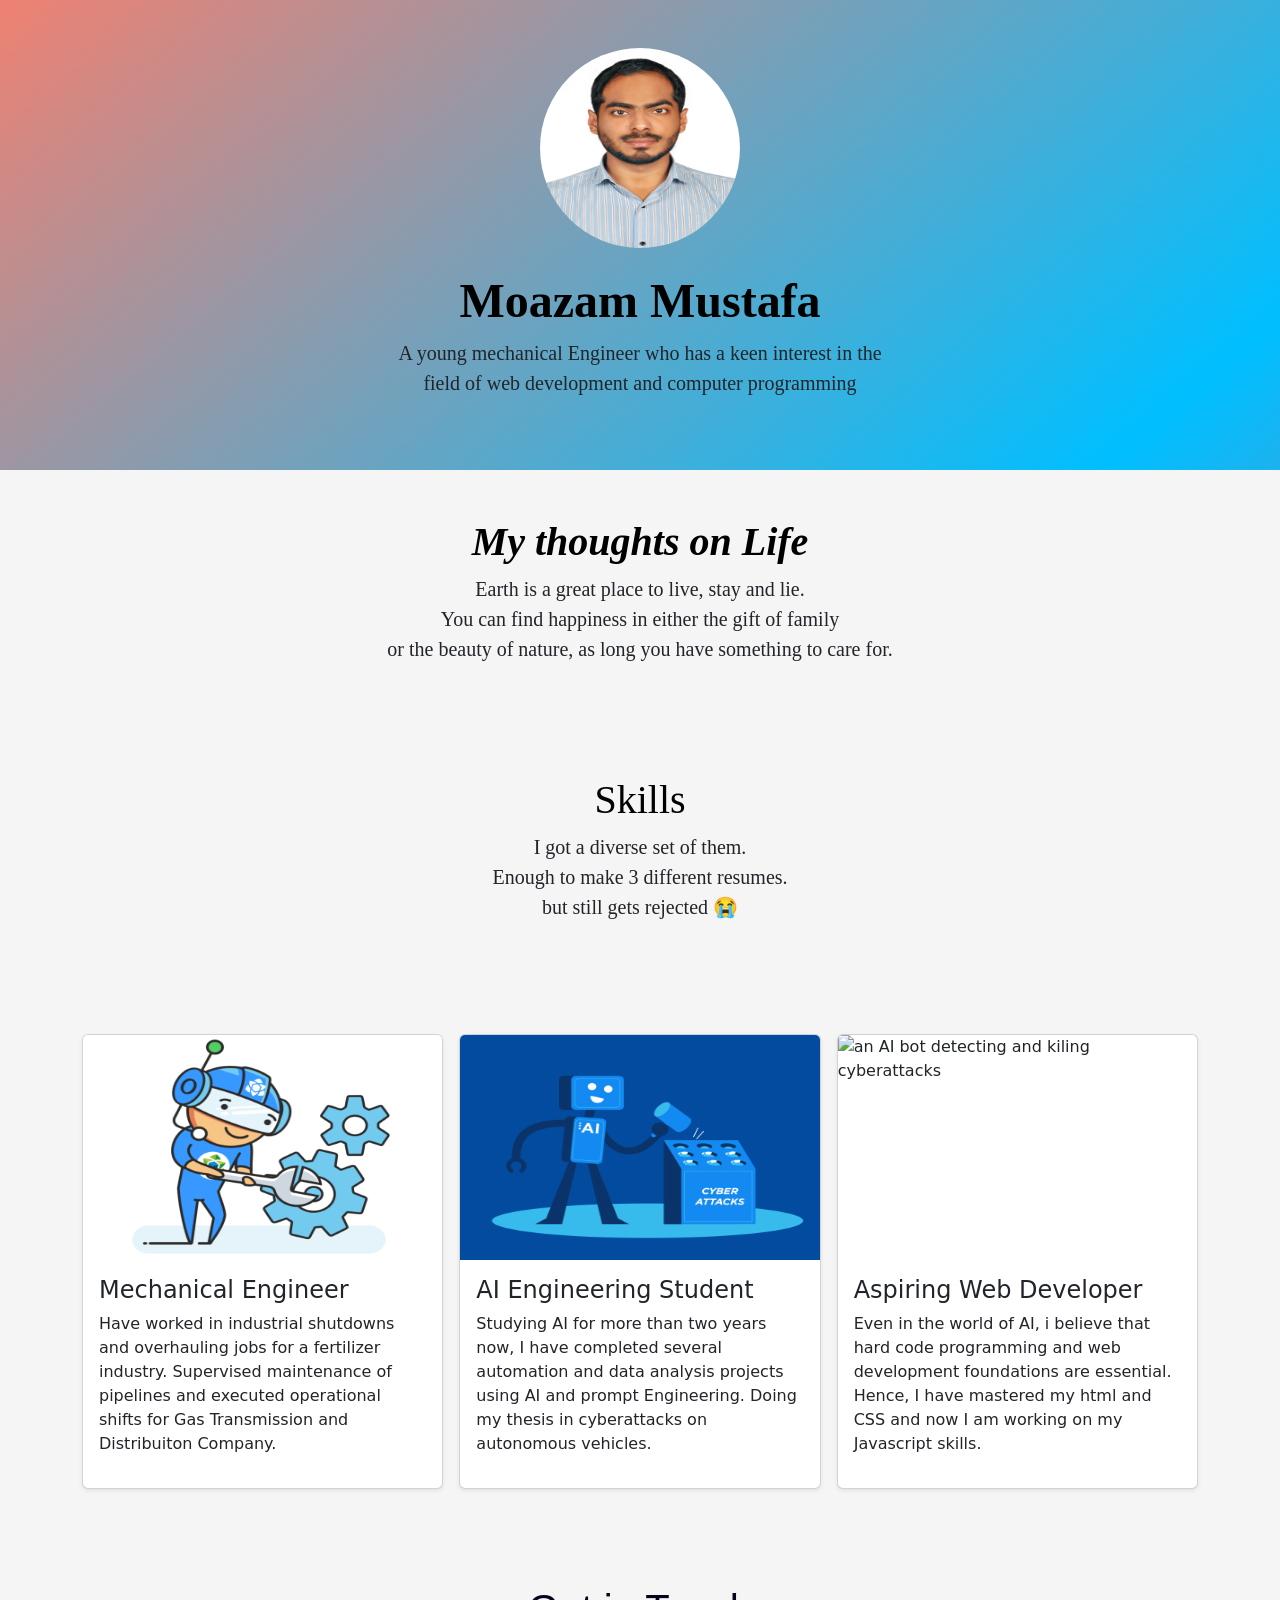
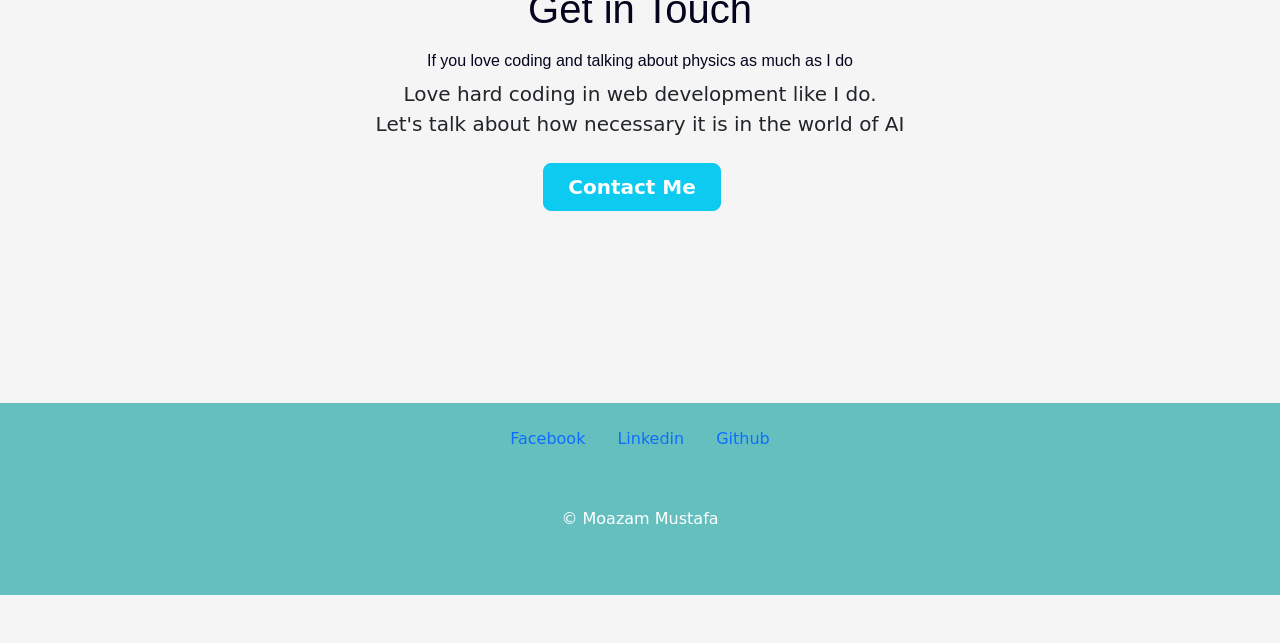
==== index.html @ d308107d "Add files via upload" ====
<!DOCTYPE html>
<html lang="en">
<head>
    <meta charset="UTF-8">
    <meta name="viewport" content="width=device-width, initial-scale=1.0">
    <title>Moazam Mustafa</title>
      <!-- TODO 1: Add the Bootstrap link here. -->
      <link href="https://cdn.jsdelivr.net/npm/bootstrap@5.3.8/dist/css/bootstrap.min.css" 
      rel="stylesheet" integrity="sha384-sRIl4kxILFvY47J16cr9ZwB07vP4J8+LH7qKQnuqkuIAvNWLzeN8tE5YBujZqJLB" crossorigin="anonymous">
      <link rel="stylesheet" href = "./css/style.css">
    </head>
<body>
<div class="gradient-background top-container px-4 py-5 text-center"> 
  <img class="id-photo d-block mx-auto mb-4" src="./images/ID Photo.jpg" alt="" width="200" height="200"> 
  <h1 class="me display-5 fw-bold text-body-emphasis">Moazam Mustafa</h1> 
  <div class="col-lg-6 mx-auto"> 
    <p  class="about-me lead mb-4" >A young mechanical Engineer who has a keen interest in the <br/> field of web development and computer programming</p> 
    
  </div> 
</div>

<div  class="middle-container bg-body-tertiary-whitesmoke"> 
  <div class="p-5 text-center bg-body-tertiary-whitesmoke rounded-3"> 
    <h1 class="thought-heading text-body-emphasis">My thoughts on Life</h1> 
    <p class="lead thoughts">Earth is a great place to live, stay and lie. <br/> You can find happiness in either the gift of family <br/> or the beauty of nature, as long you have something to care for.</p>
   </div> 
</div>

<div class="middle-container bg-body-tertiary-whitesmoke"> 
  <div class="middle-container p-5 text-center bg-body-tertiary-whitesmoke rounded-3"> <h1 class="skills text-body-emphasis">Skills</h1> <p class="skills lead">
I got a diverse set of them. <br/> Enough to make 3 different resumes. <br/> but still gets rejected 😭
</p> </div> 
</div>

<div class="middle-container album py-5 bg-body-tertiary-whitesmoke"> 
  <div class="container bg-body-tertiary-whitesmoke"> 
    <div class="row row-cols-1 row-cols-sm-2 row-cols-md-3 g-3 bg-body-tertiary-whitesmoke"> 
      <div class="col bg-body-tertiary-whitesmoke"> 
        <div class="card shadow-sm"> 
          <img src = "images/mechanical engineer.gif" alt = "a mechanical engineer fixing gears so that machine starts moving"  class="bd-placeholder-img card-img-top" height="225" preserveAspectRatio="xMidYMid slice" role="img" width="100%" xmlns="images/mechanical engineer.gif">
            <div class="card-body">
              <h4>Mechanical Engineer</h4> 
              <p class="card-text">Have worked in industrial shutdowns and overhauling jobs for a fertilizer industry. Supervised maintenance of pipelines and executed operational shifts for Gas Transmission and Distribuiton Company.</p> 
              <div class="d-flex justify-content-between align-items-center"> 
              </div> 
            </div> 
          </div> 
        </div> 
        <div class="col"> 
          <div class="card shadow-sm"> 
           <img src = "images/AI on cyberattacks.gif" alt = "an AI bot detecting and kiling cyberattacks"  class="bd-placeholder-img card-img-top" height="225" preserveAspectRatio="xMidYMid slice" role="img" width="100%" xmlns="images/mechanical engineer.gif">
            <div class="card-body"> 
              <h4>AI Engineering Student</h4> 
              <p class="card-text">Studying AI for more than two years now, I have completed several automation and data analysis projects using AI and prompt Engineering. Doing my thesis in cyberattacks on autonomous vehicles.</p> 
              <div class="d-flex justify-content-between align-items-cenfter"> 
              </div> 
            </div> 
          </div> 
        </div>   
        <div class="col"> 
          <div class="card shadow-sm"> 
           <img src = "images/web development.gif" alt = "an AI bot detecting and kiling cyberattacks"  class="bd-placeholder-img card-img-top" height="225" preserveAspectRatio="xMidYMid slice" role="img" width="100%" xmlns="images/mechanical engineer.gif">
            <div class="card-body">
              <h4>Aspiring Web Developer</h4>  
              <p class="card-text">Even in the world of AI, i believe that hard code programming and web development foundations are essential. Hence, I have mastered my html and CSS and now I am working on my Javascript skills.</p> 
              <div class="d-flex justify-content-between align-items-center"> 
            </div> 
          </div> 
        </div> 
      </div> 
    </div> 
  </div>
  <div class="bg text-secondar-whitesmoke y px-4 py-5 text-center"> 
    <div class="py-5"> 
      <h1 class="get_in_touch display-5 fw-dark text">Get in Touch</h1> 
      <h3>If you love coding and talking about physics as much as I do</h2>
      <div class="col-lg-6 mx-auto"> 
        <p class="fs-5 mb-4">Love hard coding in web development like I do. </br> Let's talk about how necessary it is in the world of AI</p> 
          <div class="d-grid gap-2 d-sm-flex justify-content-sm-center"> 
            <button type="button" class="btn btn-info btn-lg px-4 me-sm-3 fw-bold"><a href = "contact.html" style = "text-decoration: none; color: white;">Contact Me</a></button> 
          </div> 
        </div> 
      </div> 
    </div>
  </div>
    <div class="bottom-container" style = "background-color: #66bfbf;"> 
      <footer class="py-3 my-5"> 
        <ul class="nav justify-content-center  mb-5"> 
          <li class="nav-item"><a href="https://www.facebook.com/moazammustafa.mughal" class="nav-link px-3 text-blue">Facebook</a></li> 
          <li class="nav-item"><a href="https://www.linkedin.com/in/moazammustafa/" class="nav-link px-3 text-blue">Linkedin</a></li> 
          <li class="nav-item"><a href="https://github.com/MoazamGreat" class="nav-link px-3 text-blue">Github</a></li> 
        </ul> 
        <p class="text-center text-white mb-5">© Moazam Mustafa </p> 
      </footer> 
    </div>
    
    </body>
</html>
---- css/style.css ----
* {
  margin: 0;
  padding: 0;
  box-sizing: border-box;
}


body{
    background-color: whitesmoke;
}

.gradient-background {
  background: linear-gradient(320deg,#ff4c68 ,#00bfff , #ef8172);
  background-size: 180% 180%;
  animation: gradient-animation 18s ease infinite;
}

@keyframes gradient-animation {
  0% {
    background-position: 0% 50%;
  }
  50% {
    background-position: 100% 50%;
  }
  100% {
    background-position: 0% 50%;
  }
}


.top-container {
    position: relative;
    padding-top: 50px;
}

.middle-container {
    position: relative;
    background-color: whitesmoke;
}
.id-photo {
    border-radius: 50%;
}

.about-me {
    font-family: Caveat, cursive;
}

.me {
    font-weight: bold;
    font-family: Papyrus, fantasy;
}

.thought-heading{
    font-family: Palatino, URW Palladio L, serif;
    font-style: italic;
    font-weight: bold;
}

.thoughts {
    font-family: Comic Sans MS, Comic Sans, cursive;
}

.skills {
    font-family: Comic Sans MS, Comic Sans, cursive;

}

.get_in_touch {
    color: #04041f;
    font-family: "Montserrat", sans-serif;
    font-size: 2.5rem;
    font-weight: normal;
    padding-bottom: 10px;
}

h3{
    font-size: 1rem;
    color: #04041f;
    font-family: "Montserrat", sans-serif;
}
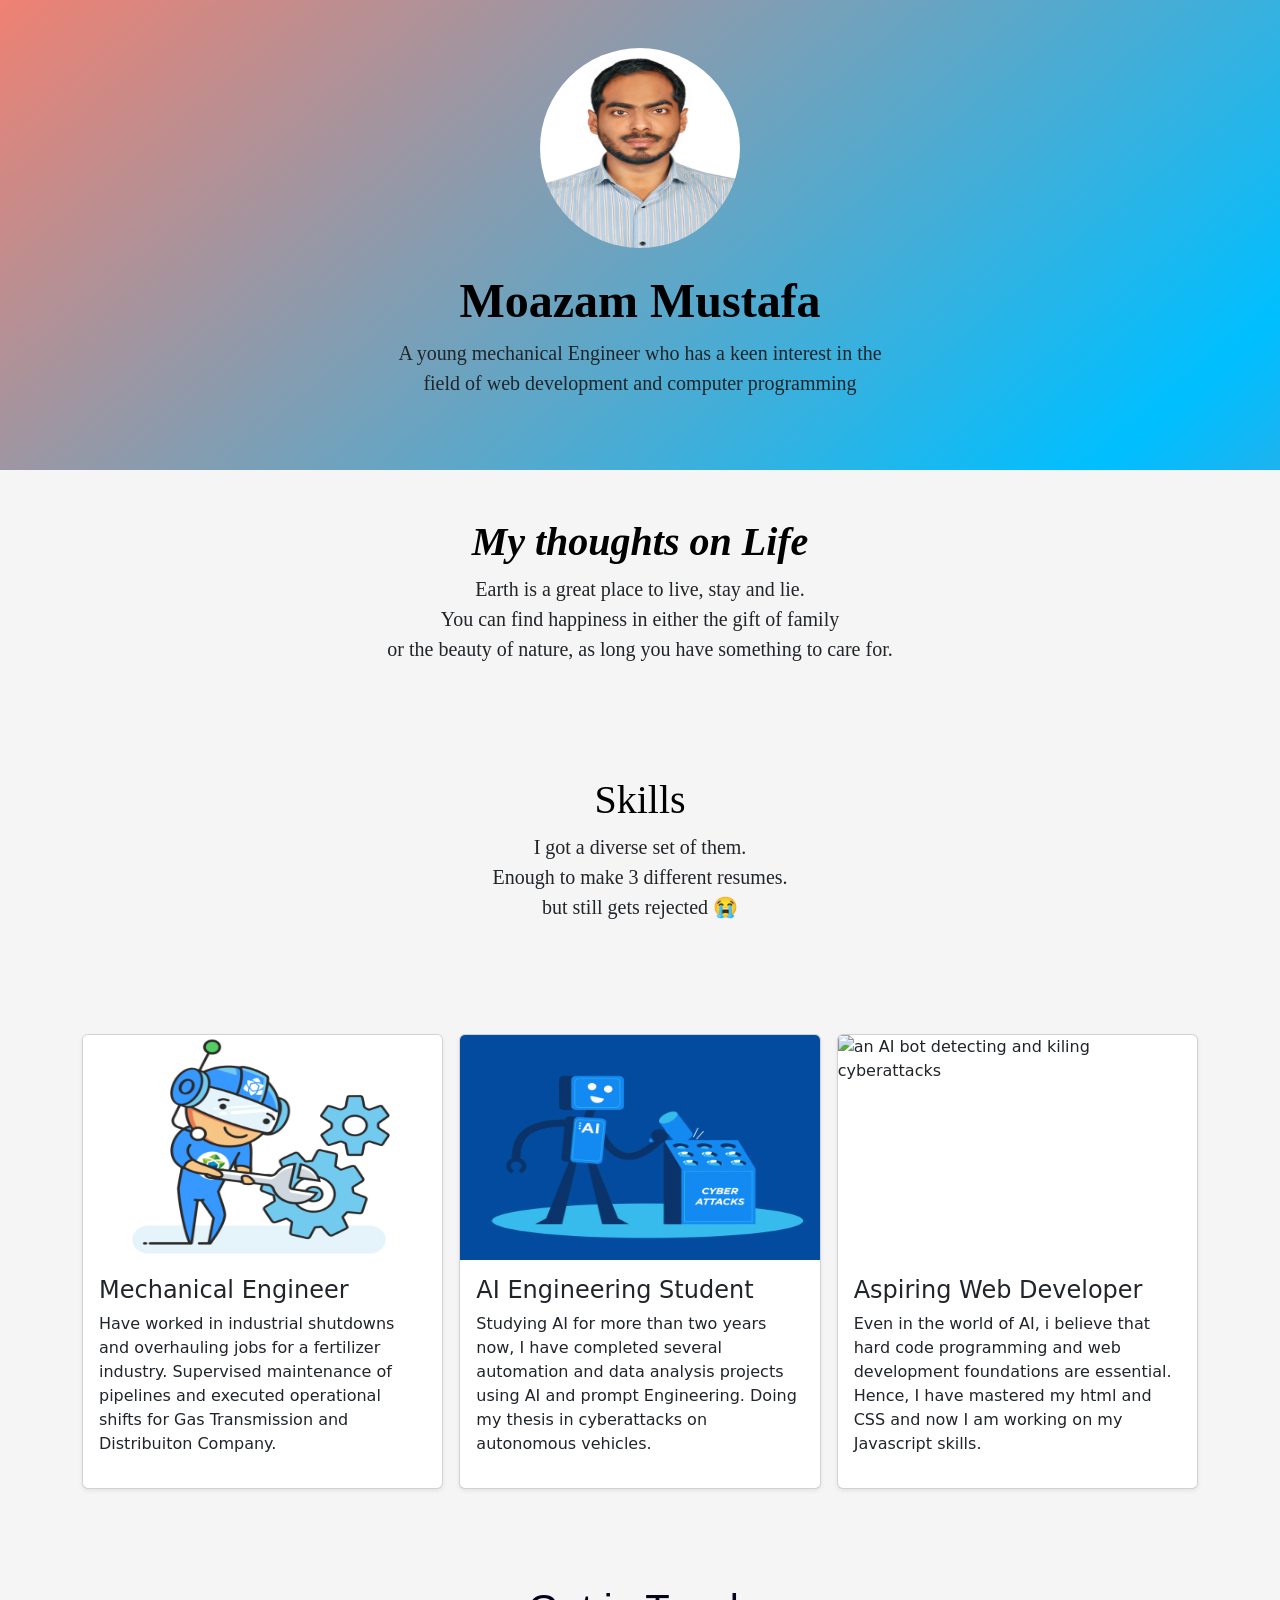
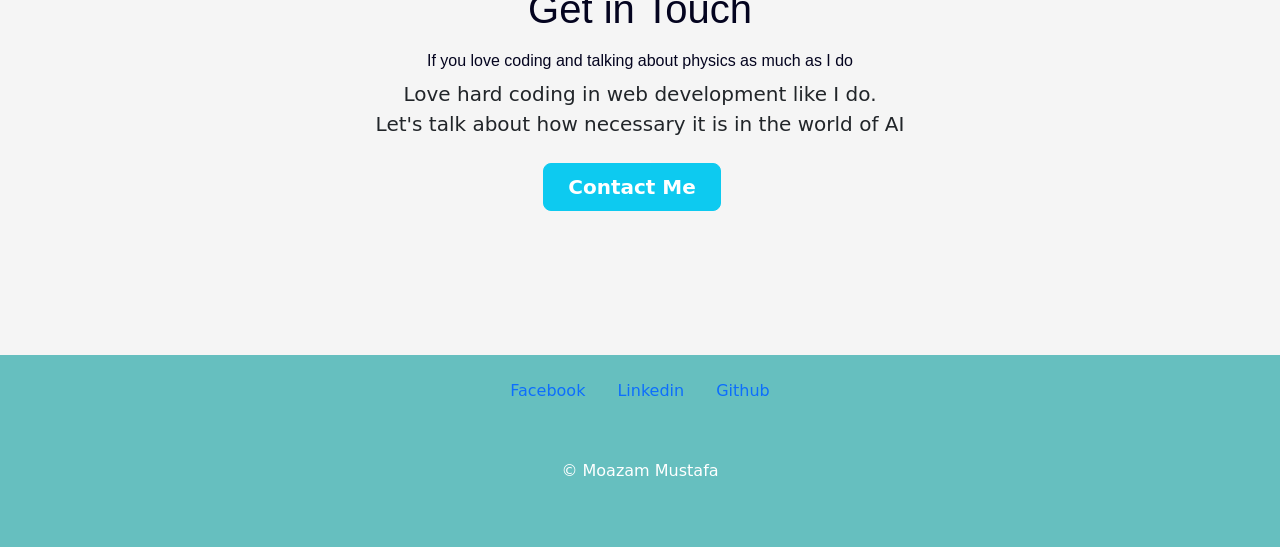
==== commit 362b751a: "Fix HTML formatting and structure" ====
--- a/index.html
+++ b/index.html
@@ -84,7 +84,7 @@
     </div>
   </div>
     <div class="bottom-container" style = "background-color: #66bfbf;"> 
-      <footer class="py-3 my-5"> 
+      <footer class="py-3"> 
         <ul class="nav justify-content-center  mb-5"> 
           <li class="nav-item"><a href="https://www.facebook.com/moazammustafa.mughal" class="nav-link px-3 text-blue">Facebook</a></li> 
           <li class="nav-item"><a href="https://www.linkedin.com/in/moazammustafa/" class="nav-link px-3 text-blue">Linkedin</a></li> 
@@ -95,4 +95,4 @@
     </div>
     
     </body>
-</html>+</html>
